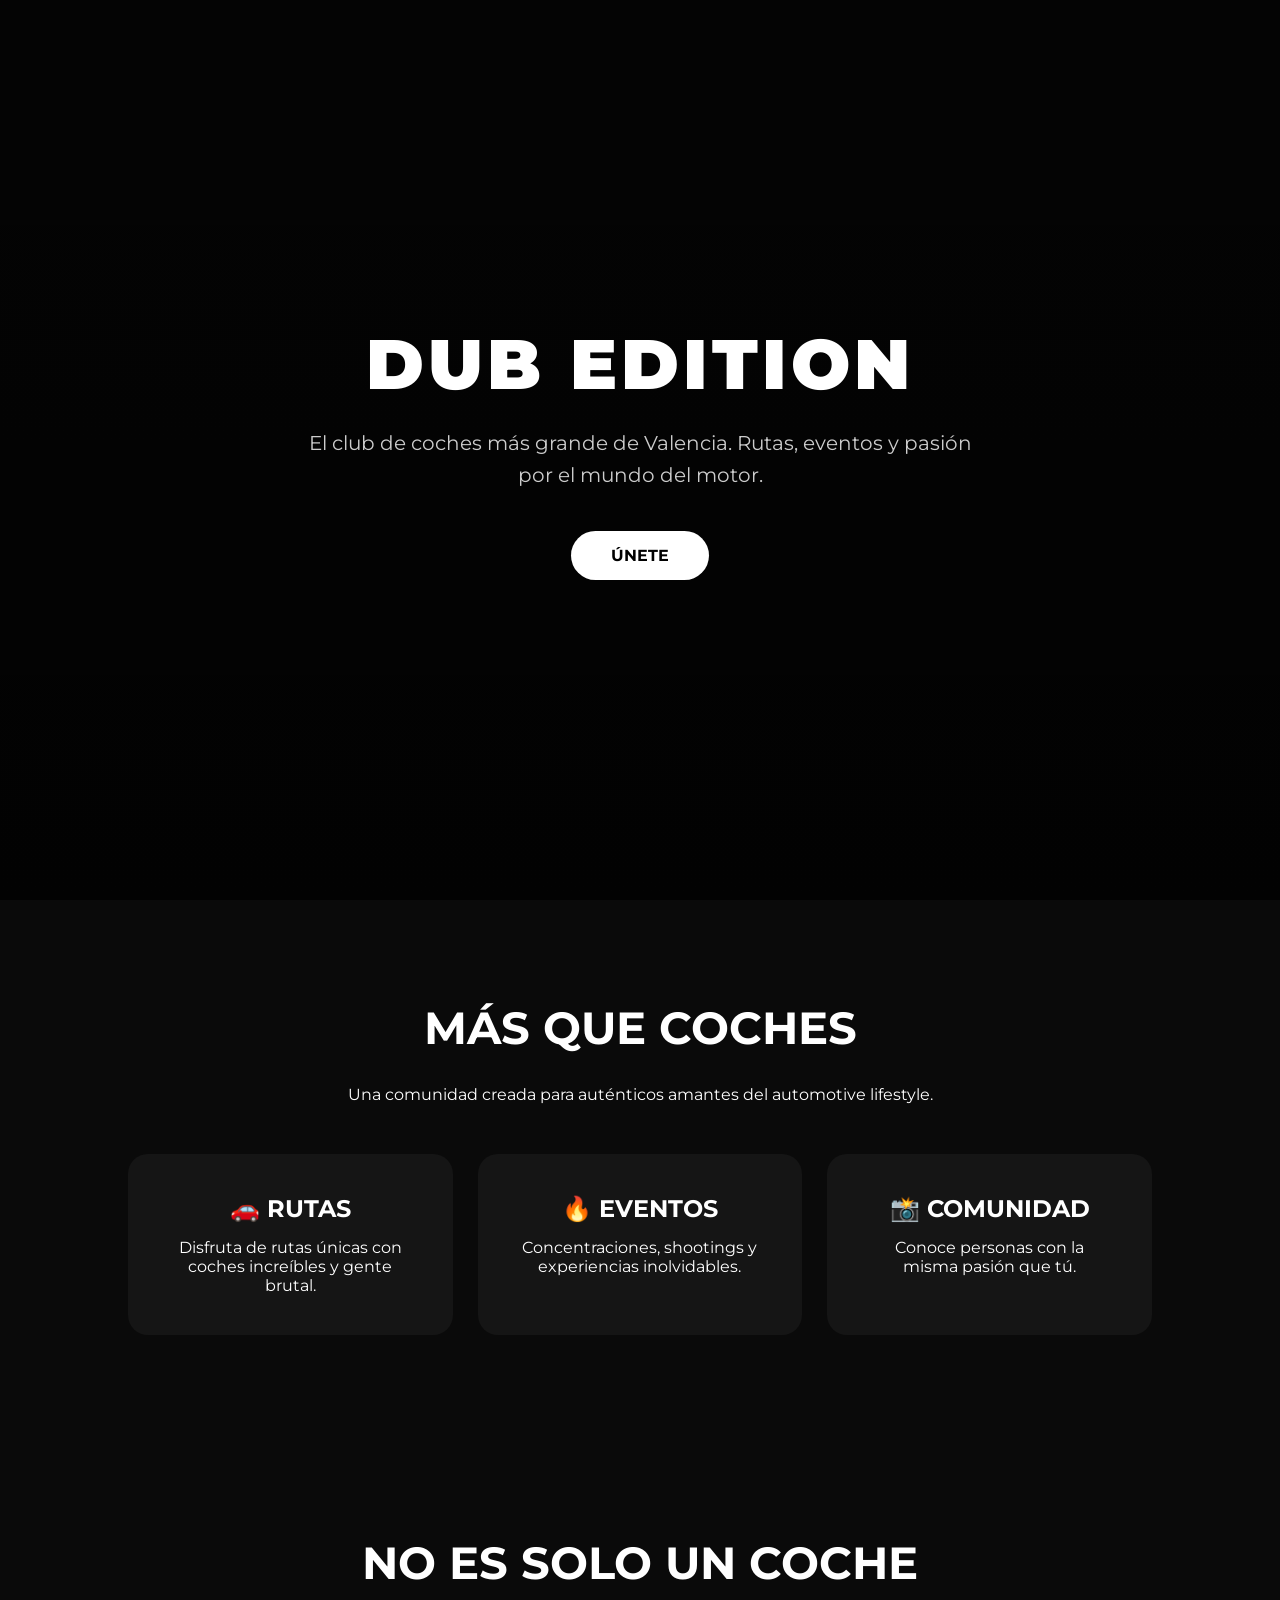
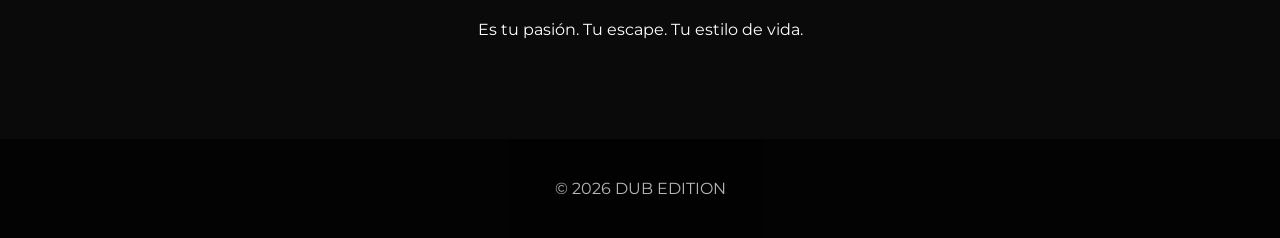
==== index.html @ 04ba8a0a "Create index.html" ====
<!DOCTYPE html>
<html lang="es">
<head>
<meta charset="UTF-8">
<meta name="viewport" content="width=device-width, initial-scale=1.0">
<title>Dub Edition</title>

<link href="https://fonts.googleapis.com/css2?family=Montserrat:wght@300;500;700;900&display=swap" rel="stylesheet">

<style>

*{
margin:0;
padding:0;
box-sizing:border-box;
font-family:'Montserrat',sans-serif;
}

body{
background:#0a0a0a;
color:white;
overflow-x:hidden;
}

.hero{
height:100vh;
background:
linear-gradient(rgba(0,0,0,0.6),rgba(0,0,0,0.8)),
url('https://images.unsplash.com/photo-1503376780353-7e6692767b70?q=80&w=2070');
background-size:cover;
background-position:center;
display:flex;
justify-content:center;
align-items:center;
text-align:center;
padding:20px;
}

.hero-content h1{
font-size:70px;
font-weight:900;
letter-spacing:4px;
margin-bottom:20px;
}

.hero-content p{
font-size:20px;
max-width:700px;
margin:auto;
opacity:0.8;
line-height:1.6;
}

.btn{
display:inline-block;
margin-top:40px;
padding:15px 40px;
background:white;
color:black;
text-decoration:none;
font-weight:700;
border-radius:50px;
transition:0.3s;
}

.btn:hover{
transform:scale(1.05);
}

.section{
padding:100px 10%;
text-align:center;
}

.section h2{
font-size:45px;
margin-bottom:30px;
}

.cards{
display:grid;
grid-template-columns:repeat(auto-fit,minmax(250px,1fr));
gap:25px;
margin-top:50px;
}

.card{
background:#151515;
padding:40px;
border-radius:20px;
transition:0.3s;
}

.card:hover{
transform:translateY(-10px);
}

.card h3{
margin-bottom:15px;
font-size:24px;
}

.footer{
padding:40px;
text-align:center;
background:black;
opacity:0.7;
}

@media(max-width:768px){

.hero-content h1{
font-size:42px;
}

.hero-content p{
font-size:16px;
}

.section h2{
font-size:32px;
}

}

</style>

</head>
<body>

<section class="hero">
<div class="hero-content">
<h1>DUB EDITION</h1>
<p>El club de coches más grande de Valencia. Rutas, eventos y pasión por el mundo del motor.</p>
<a href="#" class="btn">ÚNETE</a>
</div>
</section>

<section class="section">
<h2>MÁS QUE COCHES</h2>
<p>Una comunidad creada para auténticos amantes del automotive lifestyle.</p>

<div class="cards">

<div class="card">
<h3>🚗 RUTAS</h3>
<p>Disfruta de rutas únicas con coches increíbles y gente brutal.</p>
</div>

<div class="card">
<h3>🔥 EVENTOS</h3>
<p>Concentraciones, shootings y experiencias inolvidables.</p>
</div>

<div class="card">
<h3>📸 COMUNIDAD</h3>
<p>Conoce personas con la misma pasión que tú.</p>
</div>

</div>
</section>

<section class="section">
<h2>NO ES SOLO UN COCHE</h2>
<p>Es tu pasión. Tu escape. Tu estilo de vida.</p>
</section>

<footer class="footer">
<p>© 2026 DUB EDITION</p>
</footer>

</body>
</html>
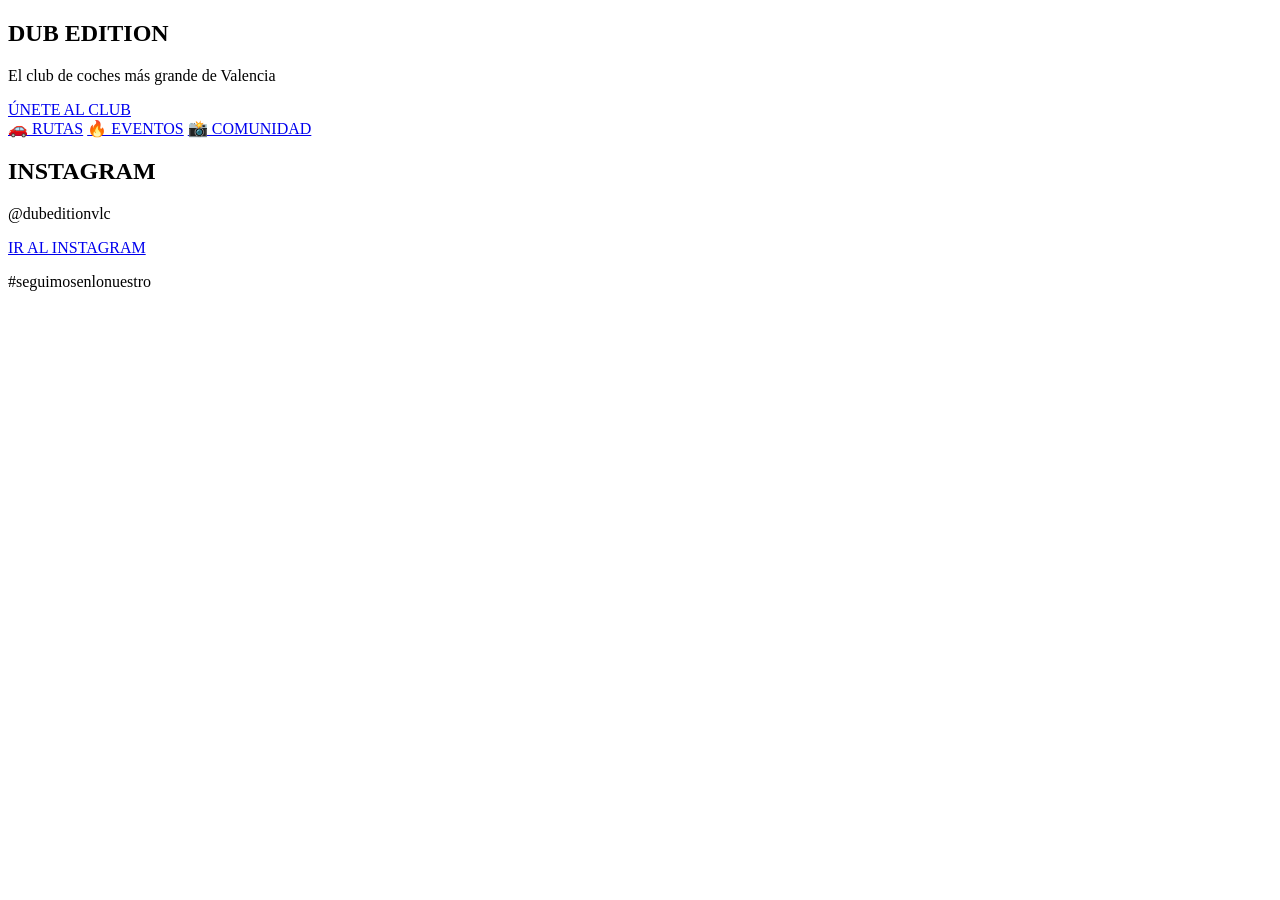
==== commit 79895a49: "Update index.html" ====
--- a/index.html
+++ b/index.html
@@ -5,169 +5,42 @@
 <meta name="viewport" content="width=device-width, initial-scale=1.0">
 <title>Dub Edition</title>
 
-<link href="https://fonts.googleapis.com/css2?family=Montserrat:wght@300;500;700;900&display=swap" rel="stylesheet">
+<link rel="stylesheet" href="style.css">
+</head>
 
-<style>
-
-*{
-margin:0;
-padding:0;
-box-sizing:border-box;
-font-family:'Montserrat',sans-serif;
-}
-
-body{
-background:#0a0a0a;
-color:white;
-overflow-x:hidden;
-}
-
-.hero{
-height:100vh;
-background:
-linear-gradient(rgba(0,0,0,0.6),rgba(0,0,0,0.8)),
-url('https://images.unsplash.com/photo-1503376780353-7e6692767b70?q=80&w=2070');
-background-size:cover;
-background-position:center;
-display:flex;
-justify-content:center;
-align-items:center;
-text-align:center;
-padding:20px;
-}
-
-.hero-content h1{
-font-size:70px;
-font-weight:900;
-letter-spacing:4px;
-margin-bottom:20px;
-}
-
-.hero-content p{
-font-size:20px;
-max-width:700px;
-margin:auto;
-opacity:0.8;
-line-height:1.6;
-}
-
-.btn{
-display:inline-block;
-margin-top:40px;
-padding:15px 40px;
-background:white;
-color:black;
-text-decoration:none;
-font-weight:700;
-border-radius:50px;
-transition:0.3s;
-}
-
-.btn:hover{
-transform:scale(1.05);
-}
-
-.section{
-padding:100px 10%;
-text-align:center;
-}
-
-.section h2{
-font-size:45px;
-margin-bottom:30px;
-}
-
-.cards{
-display:grid;
-grid-template-columns:repeat(auto-fit,minmax(250px,1fr));
-gap:25px;
-margin-top:50px;
-}
-
-.card{
-background:#151515;
-padding:40px;
-border-radius:20px;
-transition:0.3s;
-}
-
-.card:hover{
-transform:translateY(-10px);
-}
-
-.card h3{
-margin-bottom:15px;
-font-size:24px;
-}
-
-.footer{
-padding:40px;
-text-align:center;
-background:black;
-opacity:0.7;
-}
-
-@media(max-width:768px){
-
-.hero-content h1{
-font-size:42px;
-}
-
-.hero-content p{
-font-size:16px;
-}
-
-.section h2{
-font-size:32px;
-}
-
-}
-
-</style>
-
-</head>
 <body>
 
+<!-- HERO -->
 <section class="hero">
-<div class="hero-content">
-<h1>DUB EDITION</h1>
-<p>El club de coches más grande de Valencia. Rutas, eventos y pasión por el mundo del motor.</p>
-<a href="#" class="btn">ÚNETE</a>
-</div>
+  <div class="hero-content">
+    <h1>DUB EDITION</h1>
+    <p>El club de coches más grande de Valencia</p>
+
+    <a href="unete.html" class="btn">ÚNETE AL CLUB</a>
+  </div>
 </section>
 
-<section class="section">
-<h2>MÁS QUE COCHES</h2>
-<p>Una comunidad creada para auténticos amantes del automotive lifestyle.</p>
+<!-- SECCIONES -->
+<section class="grid">
 
-<div class="cards">
+<a href="rutas.html" class="card">🚗 RUTAS</a>
+<a href="eventos.html" class="card">🔥 EVENTOS</a>
+<a href="comunidad.html" class="card">📸 COMUNIDAD</a>
 
-<div class="card">
-<h3>🚗 RUTAS</h3>
-<p>Disfruta de rutas únicas con coches increíbles y gente brutal.</p>
-</div>
-
-<div class="card">
-<h3>🔥 EVENTOS</h3>
-<p>Concentraciones, shootings y experiencias inolvidables.</p>
-</div>
-
-<div class="card">
-<h3>📸 COMUNIDAD</h3>
-<p>Conoce personas con la misma pasión que tú.</p>
-</div>
-
-</div>
 </section>
 
-<section class="section">
-<h2>NO ES SOLO UN COCHE</h2>
-<p>Es tu pasión. Tu escape. Tu estilo de vida.</p>
+<!-- INSTAGRAM -->
+<section class="instagram">
+<h2>INSTAGRAM</h2>
+
+<p>@dubeditionvlc</p>
+
+<a class="btn" href="https://www.instagram.com/dubeditionvlc" target="_blank">
+IR AL INSTAGRAM
+</a>
+
+<p class="hashtag">#seguimosenlonuestro</p>
 </section>
-
-<footer class="footer">
-<p>© 2026 DUB EDITION</p>
-</footer>
 
 </body>
 </html>
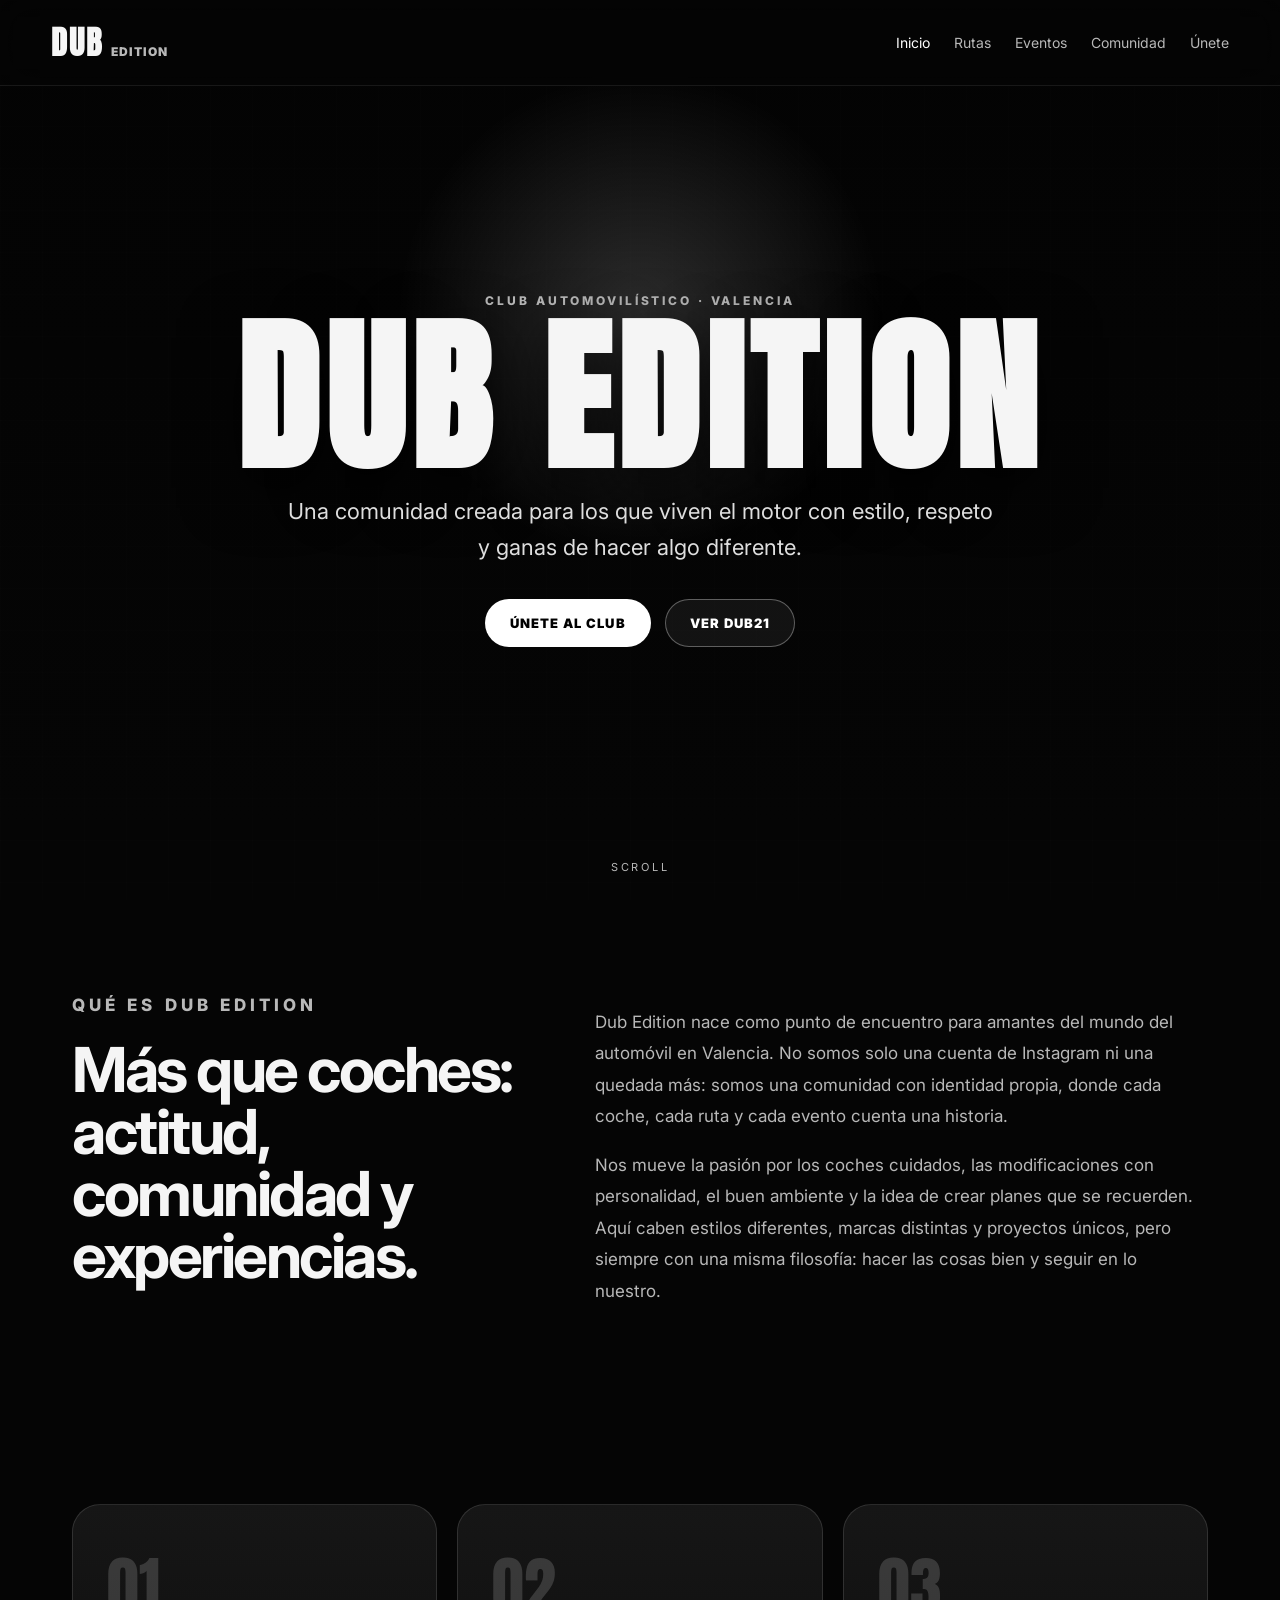
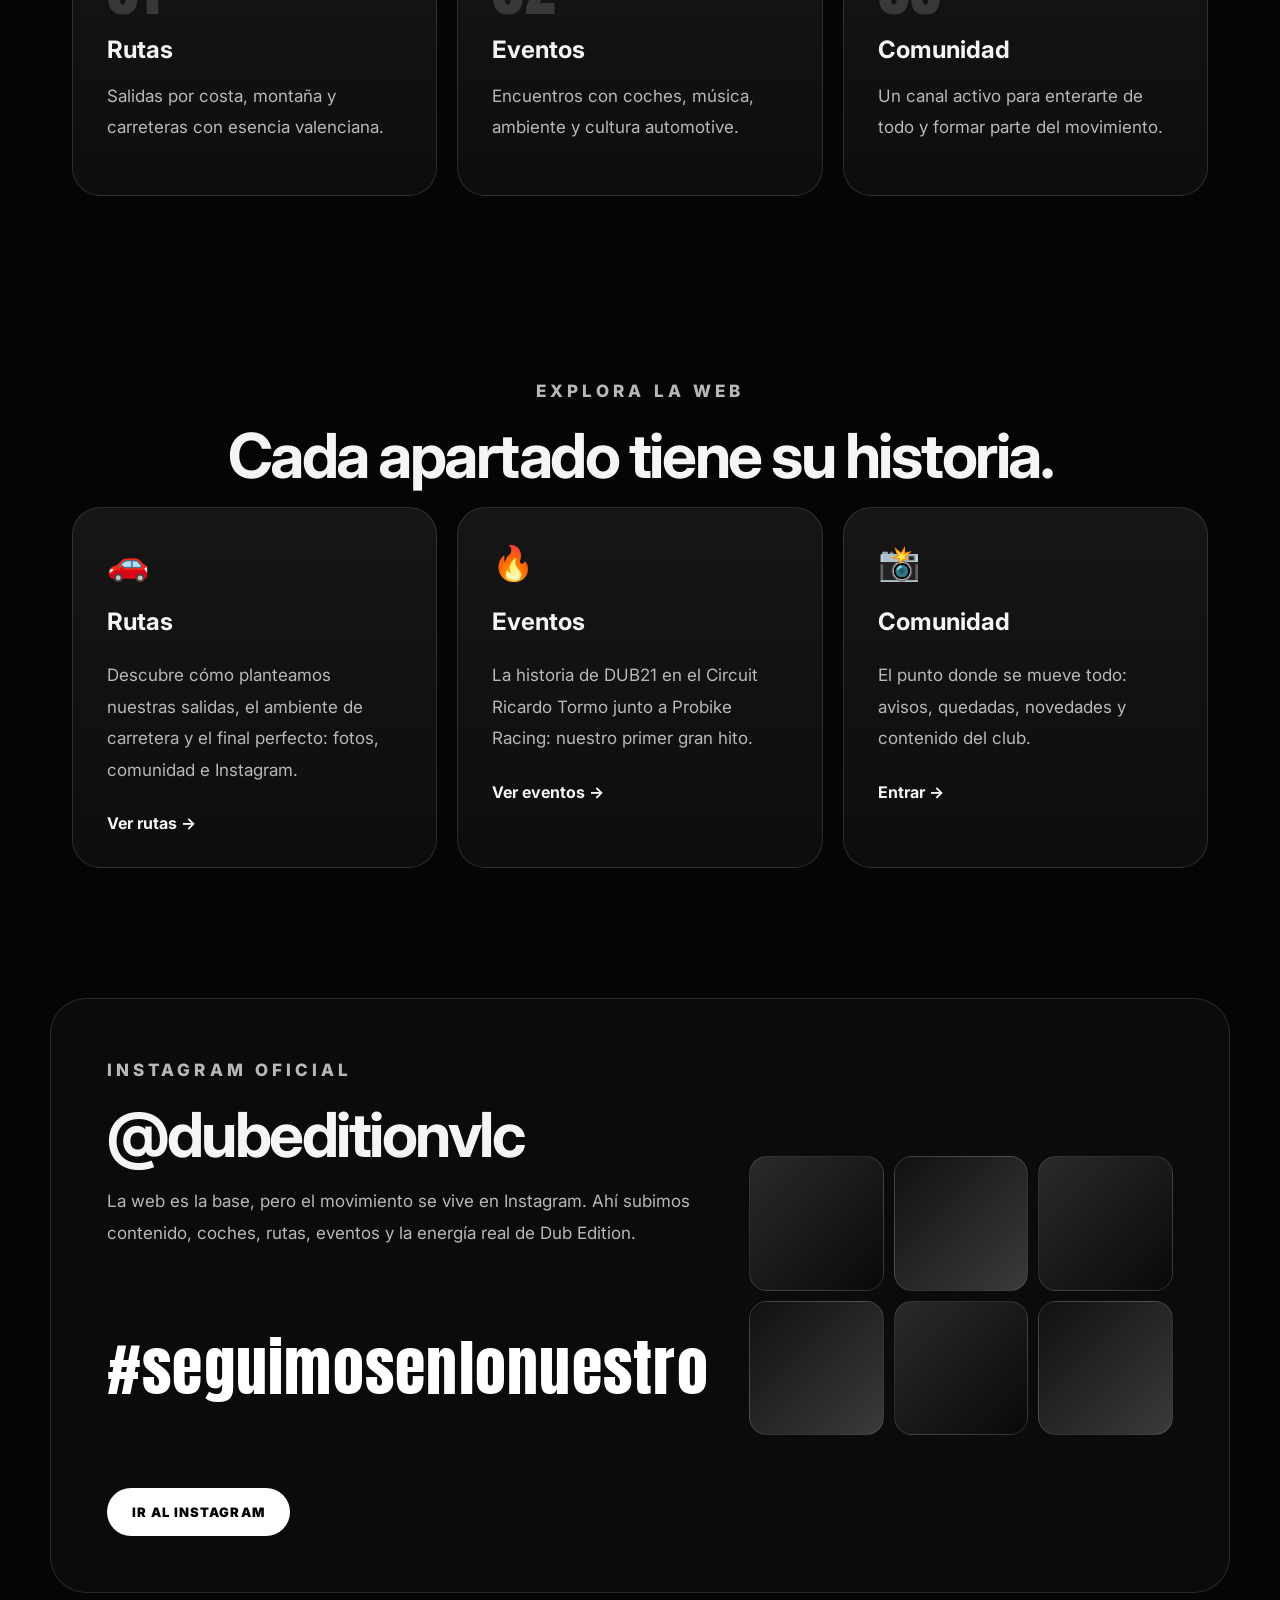
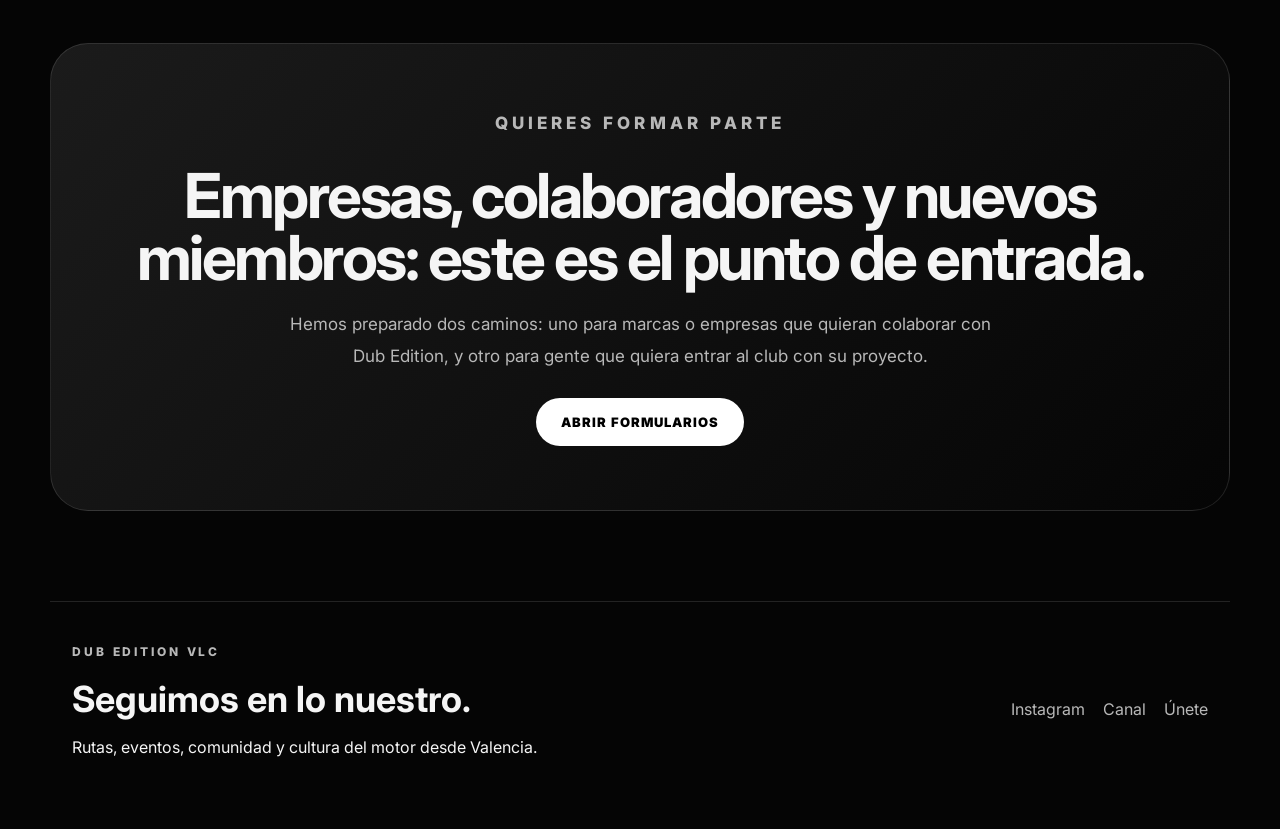
==== commit 42a4325e: "last update" ====
--- a/index.html
+++ b/index.html
@@ -3,44 +3,106 @@
 <head>
 <meta charset="UTF-8">
 <meta name="viewport" content="width=device-width, initial-scale=1.0">
-<title>Dub Edition</title>
+<meta name="description" content="Dub Edition VLC: club automovilístico de Valencia. Rutas, eventos, comunidad y cultura del motor.">
+<link rel="preconnect" href="https://fonts.googleapis.com">
+<link rel="preconnect" href="https://fonts.gstatic.com" crossorigin>
+<link href="https://fonts.googleapis.com/css2?family=Anton&family=Inter:wght@400;500;600;700;800;900&display=swap" rel="stylesheet">
+<link rel="stylesheet" href="style.css">
+<script defer src="script.js"></script>
+<title>Dub Edition VLC | Club automovilístico en Valencia</title>
+</head>
+<body>
+<header class="site-header">
+  <a href="index.html" class="brand" aria-label="Dub Edition inicio">
+    <span class="brand-mark">DUB</span>
+    <span class="brand-text">EDITION</span>
+  </a>
+  <button class="menu-toggle" aria-label="Abrir menú" aria-expanded="false">☰</button>
+  <nav class="main-nav" aria-label="Navegación principal">
+    <a class="active" href="index.html">Inicio</a><a class="" href="rutas.html">Rutas</a><a class="" href="eventos.html">Eventos</a><a class="" href="comunidad.html">Comunidad</a><a class="" href="unete.html">Únete</a>
+  </nav>
+</header>
 
-<link rel="stylesheet" href="style.css">
-</head>
+<main>
+<section class="hero hero-home">
+  <div class="noise"></div>
+  <div class="hero-content reveal">
+    <p class="eyebrow">Club automovilístico · Valencia</p>
+    <h1>DUB EDITION</h1>
+    <p class="hero-subtitle">Una comunidad creada para los que viven el motor con estilo, respeto y ganas de hacer algo diferente.</p>
+    <div class="hero-actions">
+      <a href="unete.html" class="btn btn-primary">ÚNETE AL CLUB</a>
+      <a href="eventos.html" class="btn btn-ghost">VER DUB21</a>
+    </div>
+  </div>
+  <div class="scroll-indicator">scroll</div>
+</section>
 
-<body>
-
-<!-- HERO -->
-<section class="hero">
-  <div class="hero-content">
-    <h1>DUB EDITION</h1>
-    <p>El club de coches más grande de Valencia</p>
-
-    <a href="unete.html" class="btn">ÚNETE AL CLUB</a>
+<section class="section split reveal">
+  <div>
+    <p class="eyebrow">Qué es Dub Edition</p>
+    <h2>Más que coches: actitud, comunidad y experiencias.</h2>
+  </div>
+  <div class="rich-text">
+    <p>Dub Edition nace como punto de encuentro para amantes del mundo del automóvil en Valencia. No somos solo una cuenta de Instagram ni una quedada más: somos una comunidad con identidad propia, donde cada coche, cada ruta y cada evento cuenta una historia.</p>
+    <p>Nos mueve la pasión por los coches cuidados, las modificaciones con personalidad, el buen ambiente y la idea de crear planes que se recuerden. Aquí caben estilos diferentes, marcas distintas y proyectos únicos, pero siempre con una misma filosofía: hacer las cosas bien y seguir en lo nuestro.</p>
   </div>
 </section>
 
-<!-- SECCIONES -->
-<section class="grid">
-
-<a href="rutas.html" class="card">🚗 RUTAS</a>
-<a href="eventos.html" class="card">🔥 EVENTOS</a>
-<a href="comunidad.html" class="card">📸 COMUNIDAD</a>
-
+<section class="section stats reveal">
+  <div class="stat-card"><span>01</span><strong>Rutas</strong><p>Salidas por costa, montaña y carreteras con esencia valenciana.</p></div>
+  <div class="stat-card"><span>02</span><strong>Eventos</strong><p>Encuentros con coches, música, ambiente y cultura automotive.</p></div>
+  <div class="stat-card"><span>03</span><strong>Comunidad</strong><p>Un canal activo para enterarte de todo y formar parte del movimiento.</p></div>
 </section>
 
-<!-- INSTAGRAM -->
-<section class="instagram">
-<h2>INSTAGRAM</h2>
-
-<p>@dubeditionvlc</p>
-
-<a class="btn" href="https://www.instagram.com/dubeditionvlc" target="_blank">
-IR AL INSTAGRAM
-</a>
-
-<p class="hashtag">#seguimosenlonuestro</p>
+<section class="section cards-section reveal">
+  <p class="eyebrow center">Explora la web</p>
+  <h2 class="center">Cada apartado tiene su historia.</h2>
+  <div class="feature-grid">
+    <a href="rutas.html" class="feature-card">
+      <span>🚗</span><h3>Rutas</h3><p>Descubre cómo planteamos nuestras salidas, el ambiente de carretera y el final perfecto: fotos, comunidad e Instagram.</p><b>Ver rutas →</b>
+    </a>
+    <a href="eventos.html" class="feature-card">
+      <span>🔥</span><h3>Eventos</h3><p>La historia de DUB21 en el Circuit Ricardo Tormo junto a Probike Racing: nuestro primer gran hito.</p><b>Ver eventos →</b>
+    </a>
+    <a href="comunidad.html" class="feature-card">
+      <span>📸</span><h3>Comunidad</h3><p>El punto donde se mueve todo: avisos, quedadas, novedades y contenido del club.</p><b>Entrar →</b>
+    </a>
+  </div>
 </section>
 
+<section class="section instagram-panel reveal">
+  <div>
+    <p class="eyebrow">Instagram oficial</p>
+    <h2>@dubeditionvlc</h2>
+    <p>La web es la base, pero el movimiento se vive en Instagram. Ahí subimos contenido, coches, rutas, eventos y la energía real de Dub Edition.</p>
+    <p class="hashtag">#seguimosenlonuestro</p>
+    <a class="btn btn-primary" href="https://www.instagram.com/dubeditionvlc" target="_blank" rel="noopener">IR AL INSTAGRAM</a>
+  </div>
+  <div class="mock-feed" aria-label="Vista decorativa de Instagram">
+    <div></div><div></div><div></div><div></div><div></div><div></div>
+  </div>
+</section>
+
+<section class="section cta reveal">
+  <p class="eyebrow">Quieres formar parte</p>
+  <h2>Empresas, colaboradores y nuevos miembros: este es el punto de entrada.</h2>
+  <p>Hemos preparado dos caminos: uno para marcas o empresas que quieran colaborar con Dub Edition, y otro para gente que quiera entrar al club con su proyecto.</p>
+  <a class="btn btn-light" href="unete.html">ABRIR FORMULARIOS</a>
+</section>
+</main>
+
+<footer class="site-footer reveal">
+  <div>
+    <p class="eyebrow">DUB EDITION VLC</p>
+    <h2>Seguimos en lo nuestro.</h2>
+    <p>Rutas, eventos, comunidad y cultura del motor desde Valencia.</p>
+  </div>
+  <div class="footer-links">
+    <a href="https://www.instagram.com/dubeditionvlc" target="_blank" rel="noopener">Instagram</a>
+    <a href="https://www.instagram.com/channel/AbYgdCJDxc26Cs2u/?igsh=MzJocHFnZHQ5ZnM3" target="_blank" rel="noopener">Canal</a>
+    <a href="unete.html">Únete</a>
+  </div>
+</footer>
 </body>
-</html>
+</html>
--- a/style.css
+++ b/style.css
@@ -0,0 +1,17 @@
+
+:root{
+  --bg:#050505; --bg2:#0d0d0d; --card:#141414; --soft:#1d1d1d; --text:#f5f5f5; --muted:#b8b8b8; --line:rgba(255,255,255,.12); --accent:#ffffff; --dark:#000;
+  --radius:28px; --max:1180px;
+}
+*{box-sizing:border-box}
+html{scroll-behavior:smooth}
+body{margin:0;background:var(--bg);color:var(--text);font-family:Inter,Arial,sans-serif;overflow-x:hidden}
+a{color:inherit;text-decoration:none} 
+.site-header{position:fixed;top:0;left:0;right:0;z-index:50;display:flex;align-items:center;justify-content:space-between;padding:18px clamp(18px,4vw,56px);background:rgba(5,5,5,.62);backdrop-filter:blur(18px);border-bottom:1px solid rgba(255,255,255,.08)}
+.brand{display:flex;align-items:baseline;gap:8px;font-weight:900;letter-spacing:1px}.brand-mark{font-family:Anton,sans-serif;font-size:32px;letter-spacing:2px}.brand-text{font-size:12px;color:var(--muted)}
+.main-nav{display:flex;gap:24px;align-items:center}.main-nav a{font-size:14px;color:var(--muted);transition:.25s}.main-nav a:hover,.main-nav a.active{color:#fff}.menu-toggle{display:none;background:none;border:1px solid var(--line);color:#fff;border-radius:12px;padding:8px 12px;font-size:20px}
+.hero,.page-hero{position:relative;min-height:100vh;display:flex;align-items:center;justify-content:center;text-align:center;padding:120px 22px 80px;overflow:hidden;background-size:cover;background-position:center}.hero:before,.page-hero:before{content:"";position:absolute;inset:0;background:radial-gradient(circle at 50% 35%,rgba(255,255,255,.16),transparent 28%),linear-gradient(180deg,rgba(0,0,0,.35),#050505 92%);z-index:0}.hero-home{background-image:url('https://images.unsplash.com/photo-1503376780353-7e6692767b70?auto=format&fit=crop&w=1800&q=80')}.rutas-bg{background-image:url('https://images.unsplash.com/photo-1500530855697-b586d89ba3ee?auto=format&fit=crop&w=1800&q=80')}.eventos-bg{background-image:url('https://images.unsplash.com/photo-1533106418989-88406c7cc8ca?auto=format&fit=crop&w=1800&q=80')}.comunidad-bg{background-image:url('https://images.unsplash.com/photo-1511988617509-a57c8a288659?auto=format&fit=crop&w=1800&q=80')}.unete-bg{background-image:url('https://images.unsplash.com/photo-1542362567-b07e54358753?auto=format&fit=crop&w=1800&q=80')}
+.noise{position:absolute;inset:0;opacity:.08;background-image:linear-gradient(90deg,rgba(255,255,255,.08) 1px,transparent 1px),linear-gradient(rgba(255,255,255,.08) 1px,transparent 1px);background-size:42px 42px;z-index:1}.hero-content,.page-hero>*{position:relative;z-index:2;max-width:980px}.eyebrow{text-transform:uppercase;letter-spacing:.24em;color:var(--muted);font-weight:800;font-size:12px;margin:0 0 18px}.hero h1,.page-hero h1{font-family:Anton,sans-serif;font-size:clamp(62px,13vw,170px);letter-spacing:.04em;line-height:.86;margin:0;text-shadow:0 20px 60px rgba(0,0,0,.7)}.page-hero h1{font-size:clamp(46px,8vw,112px);line-height:.95}.hero-subtitle,.page-hero p:not(.eyebrow){max-width:720px;margin:24px auto 0;color:#dedede;font-size:clamp(17px,2vw,22px);line-height:1.65}.hero-actions{display:flex;justify-content:center;gap:14px;flex-wrap:wrap;margin-top:34px}.btn{display:inline-flex;align-items:center;justify-content:center;border-radius:999px;padding:15px 24px;font-weight:900;font-size:13px;letter-spacing:.08em;text-transform:uppercase;transition:.25s;border:1px solid transparent;cursor:pointer}.btn:hover{transform:translateY(-3px) scale(1.02)}.btn-primary{background:#fff;color:#000}.btn-ghost{border-color:rgba(255,255,255,.32);color:#fff;background:rgba(255,255,255,.06)}.btn-light{background:#fff;color:#000}.scroll-indicator{position:absolute;bottom:26px;left:50%;transform:translateX(-50%);font-size:11px;color:var(--muted);letter-spacing:.25em;text-transform:uppercase;z-index:2}
+.section{max-width:var(--max);margin:0 auto;padding:90px 22px}.split{display:grid;grid-template-columns:.85fr 1.15fr;gap:70px;align-items:start}.section h2{font-size:clamp(34px,5vw,62px);line-height:1;margin:0 0 20px;letter-spacing:-.04em}.rich-text p,.section p{color:var(--muted);line-height:1.85;font-size:17px}.center{text-align:center}.stats,.feature-grid,.event-highlights{display:grid;grid-template-columns:repeat(3,1fr);gap:20px}.stat-card,.feature-card,.mini-card,.event-highlights>div{background:linear-gradient(180deg,#161616,#0d0d0d);border:1px solid var(--line);border-radius:var(--radius);padding:34px;min-height:230px;transition:.3s;position:relative;overflow:hidden}.feature-card:hover,.stat-card:hover,.mini-card:hover,.event-highlights>div:hover{transform:translateY(-8px);border-color:rgba(255,255,255,.34)}.stat-card span,.timeline-item span{font-family:Anton,sans-serif;font-size:64px;color:rgba(255,255,255,.16);display:block}.stat-card strong,.feature-card h3,.mini-card h3,.event-highlights h3{font-size:24px}.feature-card span,.event-highlights span{font-size:34px}.feature-card b{display:inline-block;margin-top:10px}.instagram-panel{display:grid;grid-template-columns:1fr 1fr;gap:40px;align-items:center;background:#0b0b0b;border-radius:36px;border:1px solid var(--line);padding:56px;margin-top:40px}.hashtag{font-family:Anton,sans-serif;font-size:clamp(36px,5vw,62px)!important;color:#fff!important;letter-spacing:.02em}.mock-feed{display:grid;grid-template-columns:repeat(3,1fr);gap:10px}.mock-feed div{aspect-ratio:1;border-radius:18px;background:linear-gradient(135deg,#2a2a2a,#090909);border:1px solid var(--line)}.mock-feed div:nth-child(2n){background:linear-gradient(135deg,#111,#3a3a3a)}.cta{text-align:center;background:linear-gradient(135deg,#1b1b1b,#050505);border:1px solid var(--line);border-radius:38px;margin-top:50px;padding:64px 24px}.cta p{max-width:720px;margin:0 auto 26px}.timeline{display:grid;grid-template-columns:repeat(4,1fr);gap:18px}.timeline-item{padding:28px;border-left:1px solid var(--line);background:#0b0b0b;border-radius:22px}.gallery{display:grid;grid-template-columns:1.2fr .8fr;gap:18px}.gallery-card{min-height:260px;border-radius:30px;padding:26px;display:flex;align-items:end;background:linear-gradient(135deg,#202020,#060606);border:1px solid var(--line)}.gallery-card.large{grid-row:span 2}.gallery-card.wide{grid-column:span 1}.gallery-card h3{font-size:32px;margin:0}.quote blockquote{font-size:clamp(32px,5vw,64px);line-height:1.05;text-align:center;margin:0;font-weight:900;letter-spacing:-.04em}.channel-card{background:linear-gradient(135deg,#151515,#050505);border:1px solid var(--line);border-radius:36px;padding:60px;text-align:center}.channel-card div{max-width:720px;margin:auto}.tabs{max-width:900px}.tab-buttons{display:flex;gap:12px;justify-content:center;flex-wrap:wrap;margin-bottom:18px}.tab-btn{border:1px solid var(--line);background:#111;color:#fff;border-radius:999px;padding:14px 22px;font-weight:900;cursor:pointer}.tab-btn.active{background:#fff;color:#000}.tab-panel{display:none}.tab-panel.active{display:block}.form-note{background:#121212;border:1px solid var(--line);border-radius:18px;color:var(--muted);padding:18px;margin:0 auto 26px;line-height:1.6}.form-card{display:flex;flex-direction:column;gap:16px;background:#101010;border:1px solid var(--line);border-radius:32px;padding:34px}.form-card h2{margin-bottom:0}.form-card label{display:flex;flex-direction:column;gap:8px;font-weight:800;color:#fff}input,textarea{width:100%;background:#050505;color:#fff;border:1px solid rgba(255,255,255,.18);border-radius:16px;padding:15px;font:inherit;outline:none}input:focus,textarea:focus{border-color:#fff}.small-text{font-size:13px!important;margin-top:-8px}.site-footer{margin:90px auto 0;max-width:var(--max);padding:42px 22px 56px;border-top:1px solid var(--line);display:flex;justify-content:space-between;gap:30px}.site-footer h2{font-size:36px;margin:0 0 10px}.footer-links{display:flex;gap:18px;flex-wrap:wrap;align-items:center}.footer-links a{color:var(--muted)}.footer-links a:hover{color:#fff}.reveal{opacity:0;transform:translateY(24px);transition:opacity .8s ease,transform .8s ease}.reveal.visible{opacity:1;transform:none}
+@media(max-width:900px){.menu-toggle{display:block}.main-nav{position:absolute;top:72px;left:18px;right:18px;display:none;flex-direction:column;background:#0b0b0b;border:1px solid var(--line);border-radius:20px;padding:20px}.main-nav.open{display:flex}.split,.instagram-panel,.stats,.feature-grid,.event-highlights,.timeline,.gallery{grid-template-columns:1fr}.section{padding:64px 18px}.site-footer{flex-direction:column}.hero,.page-hero{min-height:86vh}.gallery-card.large,.gallery-card.wide{grid-row:auto;grid-column:auto}}
+@media(max-width:520px){.brand-mark{font-size:26px}.brand-text{display:none}.hero h1{font-size:58px}.btn{width:100%}.hero-actions{width:100%}.form-card{padding:24px}.site-header{padding:14px 16px}}
